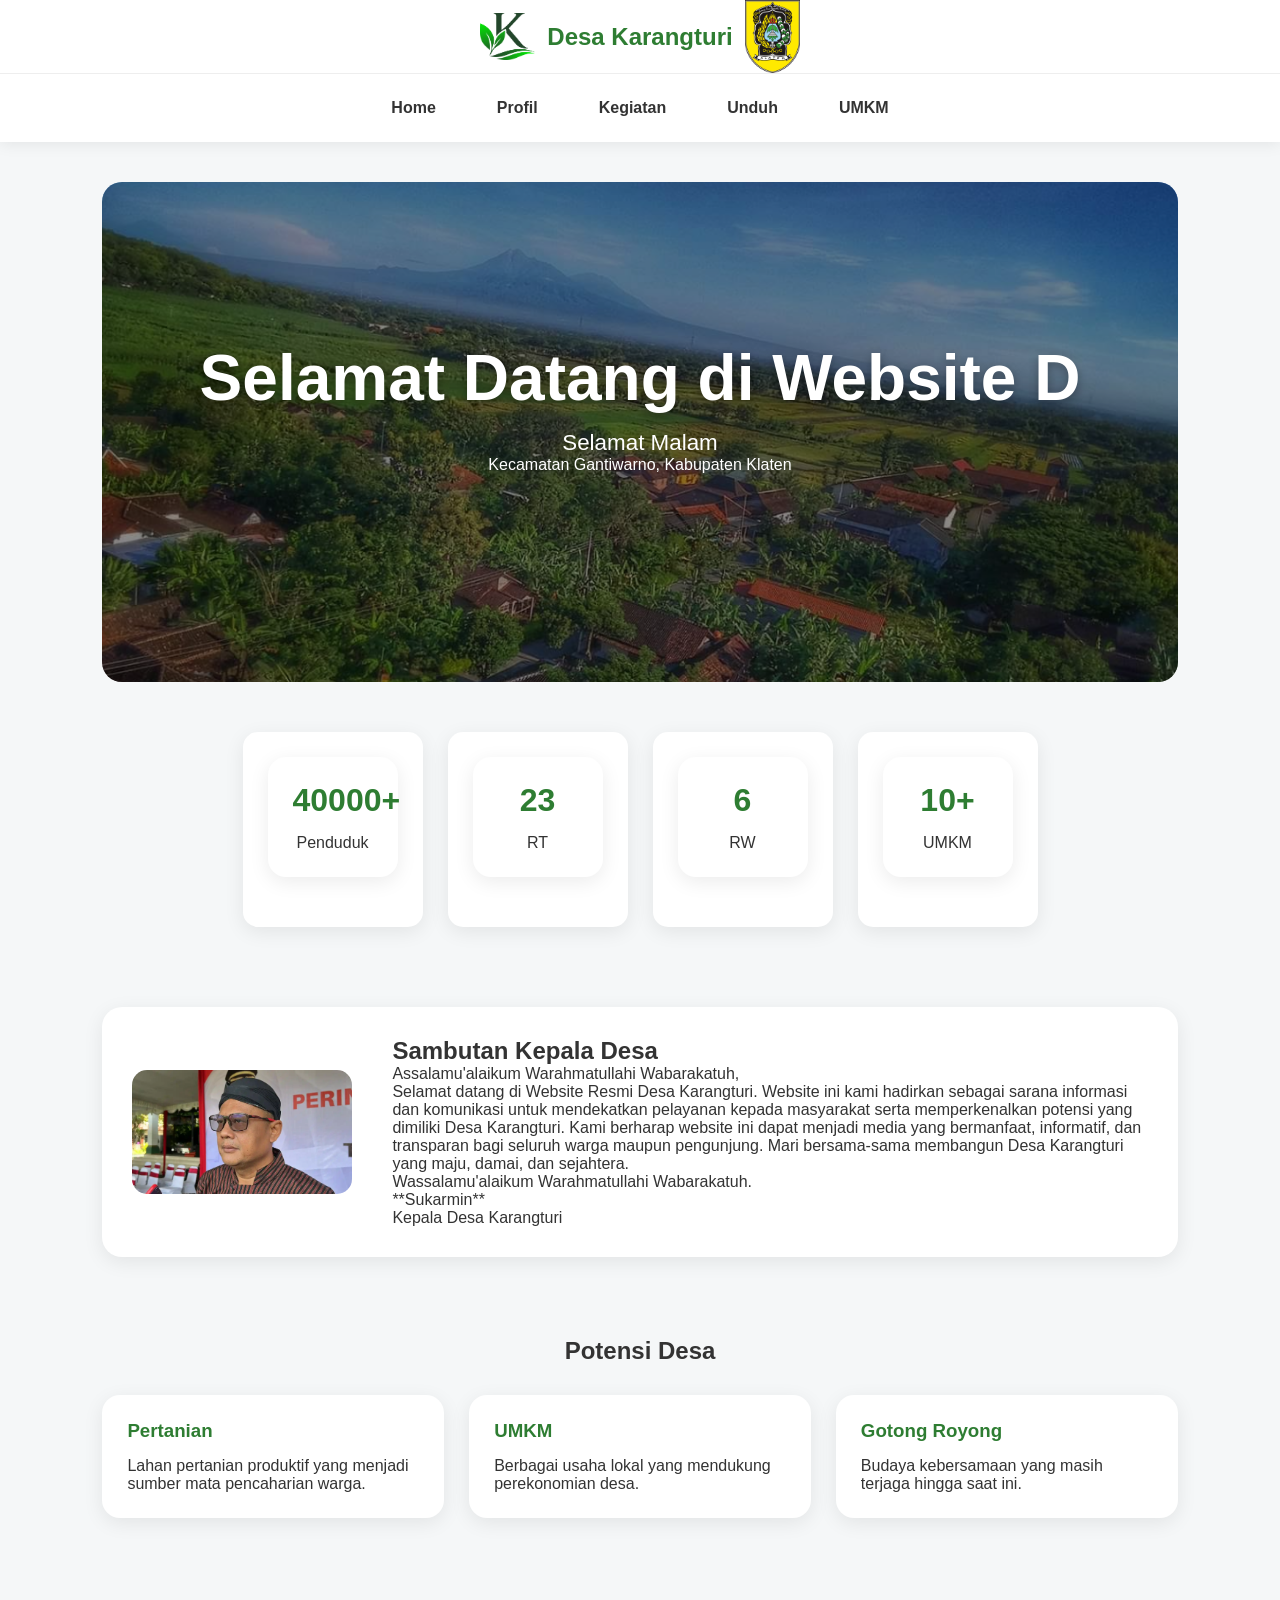
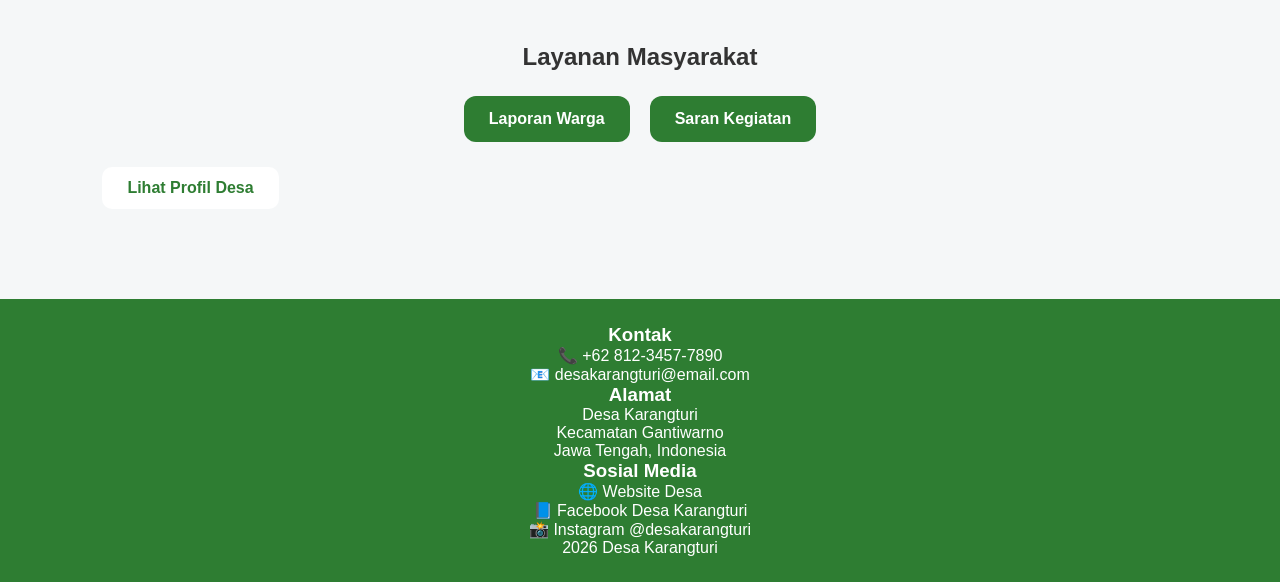
==== index.html @ 03e1feef "Update index.html" ====
<!DOCTYPE html>
<html lang="id">
<head>
    <meta charset="UTF-8">
    <meta name="viewport" content="width=device-width, initial-scale=1.0">
    <title>Desa Karangturi</title>
    <link rel="stylesheet" href="style.css">
</head>
<body class="dasar body">

    <header>
        <div class="logo-area">
            <img src="logo karangturi jadi.png">
            <h1>Desa Karangturi</h1>
            <img src="Logo kab klaten.png">
        </div>

        <nav>
            <a href="index.html">Home</a>
            <a href="profil.html">Profil</a>
            <a href="kegiatan.html">Kegiatan</a>
            <a href="unduh.html">Unduh</a>
            <a href="umkm.html">UMKM</a>
        </nav>
    </header>

    <main>

        <section class="hero">

    <div class="overlay">

        <div class="hero-text">
            <h1 id="welcome"></h1>
            <h3 id="salam"></h3>
            <p>Kecamatan Gantiwarno, Kabupaten Klaten</p>
        </div>
    </div>
        </section>
            
    <section class="statistik">
        
        <div class="stat-card">
            <div class="card">
                <h3>40000+</h3>
                <p>Penduduk</p>
            </div>
        </div>

        <div class="stat-card">
            <div class="card">
                <h3>23</h3>
                <p>RT</p>
            </div>
        </div>
        
        <div class="stat-card">
            <div class="card">
                <h3>6</h3>
                <p>RW</p>
            </div>
        </div>

        <div class="stat-card">
            <div class="card">
                <h3>10+</h3>
                <p>UMKM</p>
            </div>
        </div>

</section>

    <section class="sambutan">

    <img src="foto kepala desa.png"
         alt="Kepala Desa Karangturi">

    <div class="sambutan-text">

        <h2>Sambutan Kepala Desa</h2>

        <p>
            Assalamu'alaikum Warahmatullahi Wabarakatuh,<br />
            Selamat datang di Website Resmi Desa Karangturi. Website ini kami hadirkan sebagai sarana informasi dan komunikasi untuk mendekatkan pelayanan kepada masyarakat serta memperkenalkan potensi yang dimiliki Desa Karangturi.
            Kami berharap website ini dapat menjadi media yang bermanfaat, informatif, dan transparan bagi seluruh warga maupun pengunjung. Mari bersama-sama membangun Desa Karangturi yang maju, damai, dan sejahtera.<br />
            Wassalamu'alaikum Warahmatullahi Wabarakatuh.<br />
            **Sukarmin**<br />
            Kepala Desa Karangturi<br />

        </p>

    </div>

</section>

            <section class="potensi-home">

    <h2>Potensi Desa</h2>

    <div class="potensi-grid">

        <div class="card">
            <h3>Pertanian</h3>
            <p>
                Lahan pertanian produktif yang
                menjadi sumber mata pencaharian warga.
            </p>
        </div>

        <div class="card">
            <h3>UMKM</h3>
            <p>
                Berbagai usaha lokal yang
                mendukung perekonomian desa.
            </p>
        </div>

        <div class="card">
            <h3>Gotong Royong</h3>
            <p>
                Budaya kebersamaan yang masih
                terjaga hingga saat ini.
            </p>
        </div>

    </div>

</section>
            
        <section class="layanan">
            <h2>Layanan Masyarakat</h2>

            <div class="button-group">

                <a href="https://wa.me/6281234567890"
                   target="_blank"
                   class="wa-btn">
                    Laporan Warga
                </a>

                <a href="https://wa.me/6281234567890"
                   target="_blank"
                   class="wa-btn">
                    Saran Kegiatan
                </a>

            </div>
        </section>
            <a href="profil.html" class="hero-btn">
            Lihat Profil Desa
            </a>

    </main>

    <footer>
        <section class="foot">
            <div>
                <h3>Kontak</h3>
                <p>📞 +62 812-3457-7890</p>
                <p>📧 desakarangturi@email.com</p>
            </div>
            <div>
                <h3>Alamat</h3>
                <p>Desa Karangturi</p>
                <p>Kecamatan Gantiwarno</p>
                <p>Jawa Tengah, Indonesia</p>
            </div>
            <div>
                <h3>Sosial Media</h3>
                <p>🌐 Website Desa</p>
                <p>📘 Facebook Desa Karangturi</p>
                <p>📸 Instagram @desakarangturi</p>
            </div>
        </section>
        <p>  2026 Desa Karangturi</p>
    </footer>

    <script src="script.js"></script>
</body>
</html>
---- style.css ----
* {
    margin: 0;
    padding: 0;
    box-sizing: border-box;
    font-family: 'Segoe UI', sans-serif;
}
.layanan {
    text-align : center;
    margin-top : 100px;
}
.dasar-body{
    background-color: #3300CC;
}
body {
    background: #f5f7f8;
    color: #333;
}

/* ================= HEADER ================= */

header {
    background: white;
    box-shadow: 0 2px 15px rgba(0,0,0,0.08);
    position: sticky;
    top: 0;
    z-index: 1000;
}

.logo-area {
    display: flex;
    justify-content: center;
    align-items: center;
    gap: 12px;
    paddingy: 15px;
}

    .logo-area img {
        width: 55px;
    }

    .logo-area h1 {
        font-size: 1.5rem;
        color: #2E7D32;
    }

/* ================= NAVBAR ================= */

nav {
    display: flex;
    justify-content: center;
    align-items: center;
    gap: 25px;
    padding: 15px;
    border-top: 1px solid #eee;
}

    nav a {
        text-decoration: none;
        color: #333;
        font-weight: 600;
        padding: 10px 18px;
        border-radius: 8px;
        transition: 0.3s;
    }

        nav a:hover {
            background: #2E7D32;
            color: white;
        }

.active{
    background:#2E7D32;
    color:white;
}

/* ================= MAIN ================= */

main {
    padding: 40px 8%;
}

/* ================= HERO ================= */

.hero{
    height:500px;

    background-image:url("background foto.png");
    background-size:cover;
    background-position:center;

    border-radius:20px;
    overflow:hidden;
}

.overlay{
    width:100%;
    height:100%;

    background:rgba(0,0,0,0.45);

    display:flex;
    justify-content:center;
    align-items:center;
}

.hero-text{
    text-align:center;
    color: white;
    margin-bottom: 50px;
}

.hero-text h1{
    font-size:4rem;
    margin-bottom:15px;
    text-shadow:0 3px 10px rgba(0,0,0,0.3);
}

.hero-text h3{
    font-size:1.4rem;
    font-weight:400;
}

/* ================= HERO BTN TO PROFIL ================= */
.hero-btn{
    display:inline-block;
    margin-top:25px;
    background:white;
    color:#2E7D32;
    padding:12px 25px;
    border-radius:10px;
    text-decoration:none;
    font-weight:bold;
}

/* ================= STATISTIK DESA ================= */
.statistik{
    display:flex;
    justify-content:center;
    gap:25px;
    flex-wrap:wrap;
    margin-top:50px;
}

.stat-card{
    background:white;
    padding:25px;
    width:180px;
    text-align:center;
    border-radius:15px;
    box-shadow:0 5px 20px rgba(0,0,0,0.08);
}

.stat-card h3{
    color:#2E7D32;
    font-size:2rem;
}

/* ================= SAMBUTAN KEPDES ================= */
.sambutan{
    display:flex;
    align-items:center;
    gap:40px;
    margin-top:80px;
    background:white;
    padding:30px;
    border-radius:20px;
    box-shadow:0 5px 20px rgba(0,0,0,0.08);
}

.sambutan img{
    width:220px;
    border-radius:15px;
}

/* ================= POTENSI HOME ================= */
.potensi-home{
    margin-top:80px;
}

.potensi-home h2{
    text-align:center;
    margin-bottom:30px;
}

.potensi-grid{
    display:grid;
    grid-template-columns:repeat(auto-fit,minmax(250px,1fr));
    gap:25px;
}

/* ================= TITLE ================= */

.page-title {
    text-align: center;
    margin-bottom: 35px;
    color: #2E7D32;
    font-size: 2rem;
}

/* ================= CARD ================= */

.card {
    background: white;
    border-radius: 18px;
    padding: 25px;
    margin-bottom: 25px;
    box-shadow: 0 5px 20px rgba(0,0,0,0.08);
    transition: 0.3s;
}

    .card:hover {
        transform: translateY(-6px);
    }

    .card h3 {
        color: #2E7D32;
        margin-bottom: 15px;
    }

    .card img {
        width: 100%;
        border-radius: 12px;
    }

/* ================= BUTTON ================= */

.button-group {
    display: flex;
    justify-content: center;
    gap: 20px;
    margin-top: 25px;
    flex-wrap: wrap;
}

.button-poster {
    display : flex;
    justify-content : center;
    margin-bottom : 15px;
}

.wa-btn,
.download-btn {
    text-decoration: none;
    color: white;
    background: #2E7D32;
    padding: 14px 25px;
    border-radius: 12px;
    font-weight: 600;
    transition: 0.3s;
    display: inline-block;
}

    .wa-btn:hover,
    .download-btn:hover {
        background: #1B5E20;
        transform: translateY(-3px);
    }

/* ================= POSTER ================= */

.poster-section {
    display : block;
    text-align: center;
    margin-bottom: 10px;
}

.poster {
    width: 100%;
    max-width: 650px;
    border-radius: 20px;
    box-shadow: 0 5px 25px rgba(0,0,0,0.15);
}

/* ================= PENGUMUMAN ================= */

.pengumuman {
    text-align: center;
    background: white;
    padding: 35px;
    border-radius: 18px;
    margin-bottom: 40px;
    box-shadow: 0 5px 20px rgba(0,0,0,0.08);
}

    .pengumuman h3 {
        margin-bottom: 20px;
        color: #2E7D32;
    }

/* ================= GALERI ================= */

.galeri {
    display: grid;
    grid-template-columns: repeat(auto-fit,minmax(250px,1fr));
    gap: 25px;
}

/* ================= UMKM ================= */

.umkm-container {
    display: grid;
    grid-template-columns: repeat(auto-fit,minmax(300px,1fr));
    gap: 25px;
}

.umkm-card {
    text-align: center;
}

    .umkm-card img {
        height: 250px;
        object-fit: cover;
    }

/* ================= PROFIL ================= */

.potensi-img {
    margin: 15px 0;
    border-radius: 15px;
}

/* ================= FOOTER ================= */

footer {
    background: #2E7D32;
    color: white;
    text-align: center;
    padding: 25px;
    margin-top: 50px;
}

/* ================= AREA UNDUHAN ================= */
.unduh-area {
    display: grid;
    grid-template-columns: repeat(auto-fit,minmax(300px,1fr));
    gap: 25px;
}
.area-unduhan{
    
}
/* ================= RESPONSIVE ================= */

@media(max-width:768px) {

    nav {
        flex-wrap: wrap;
        gap: 10px;
    }

    .hero img {
        height: 250px;
    }

    .hero-text h2 {
        font-size: 1.5rem;
    }

    main {
        padding: 30px 5%;
    }
}
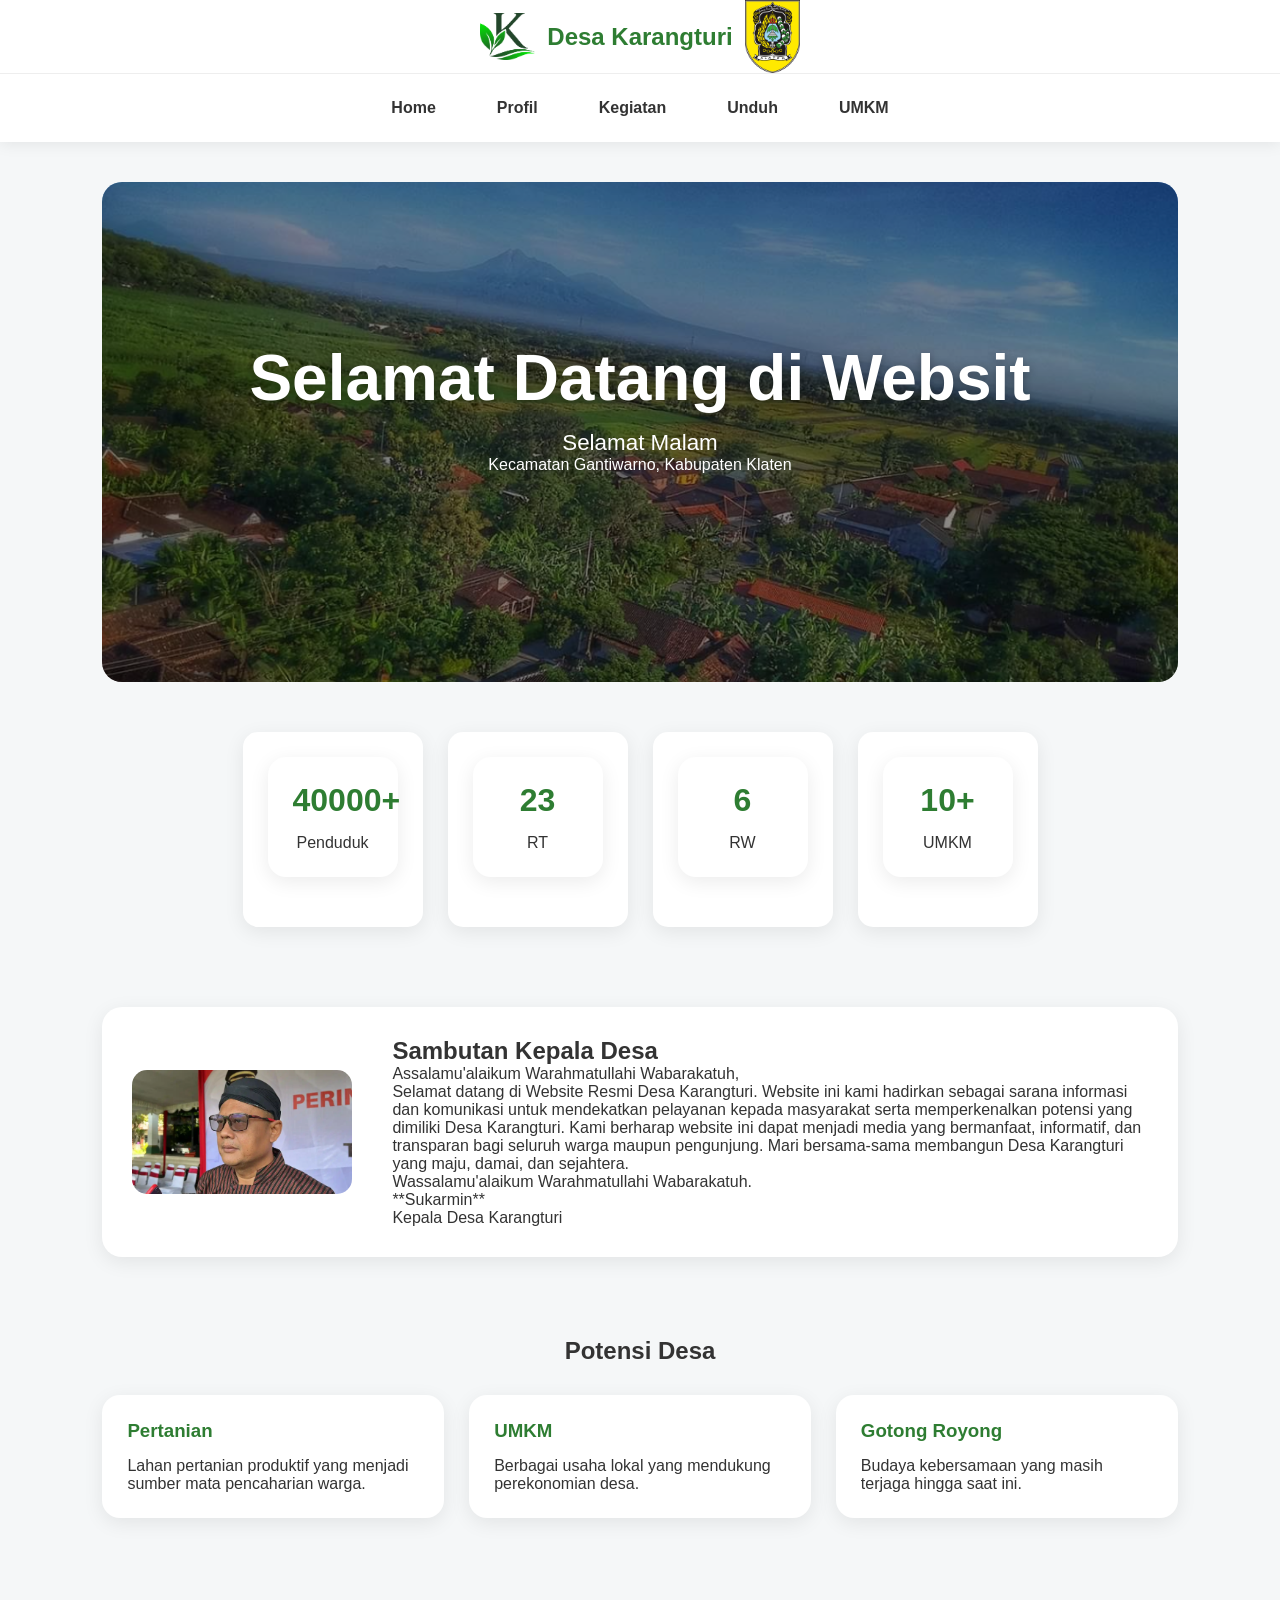
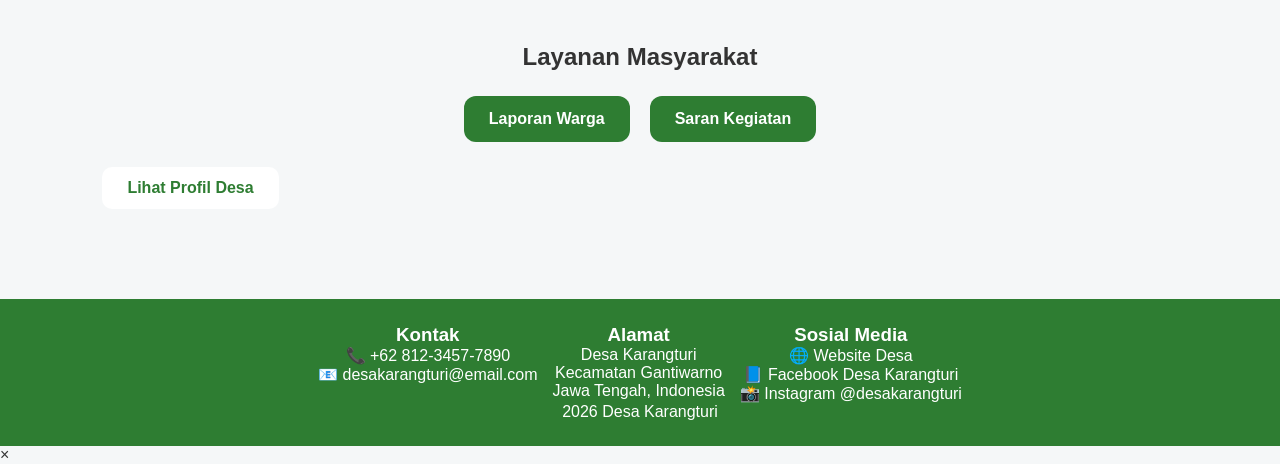
==== commit 713599c1: "Update index.html" ====
--- a/index.html
+++ b/index.html
@@ -176,5 +176,12 @@
     </footer>
 
     <script src="script.js"></script>
+    <div id="popup" class="popup">
+
+    <span class="close">&times;</span>
+
+    <img id="popup-img">
+
+</div>
 </body>
 </html>
--- a/style.css
+++ b/style.css
@@ -328,7 +328,11 @@
     padding: 25px;
     margin-top: 50px;
 }
-
+.foot{
+    display: flex;
+    justify-content: center;
+    gap: 15px;
+}
 /* ================= AREA UNDUHAN ================= */
 .unduh-area {
     display: grid;
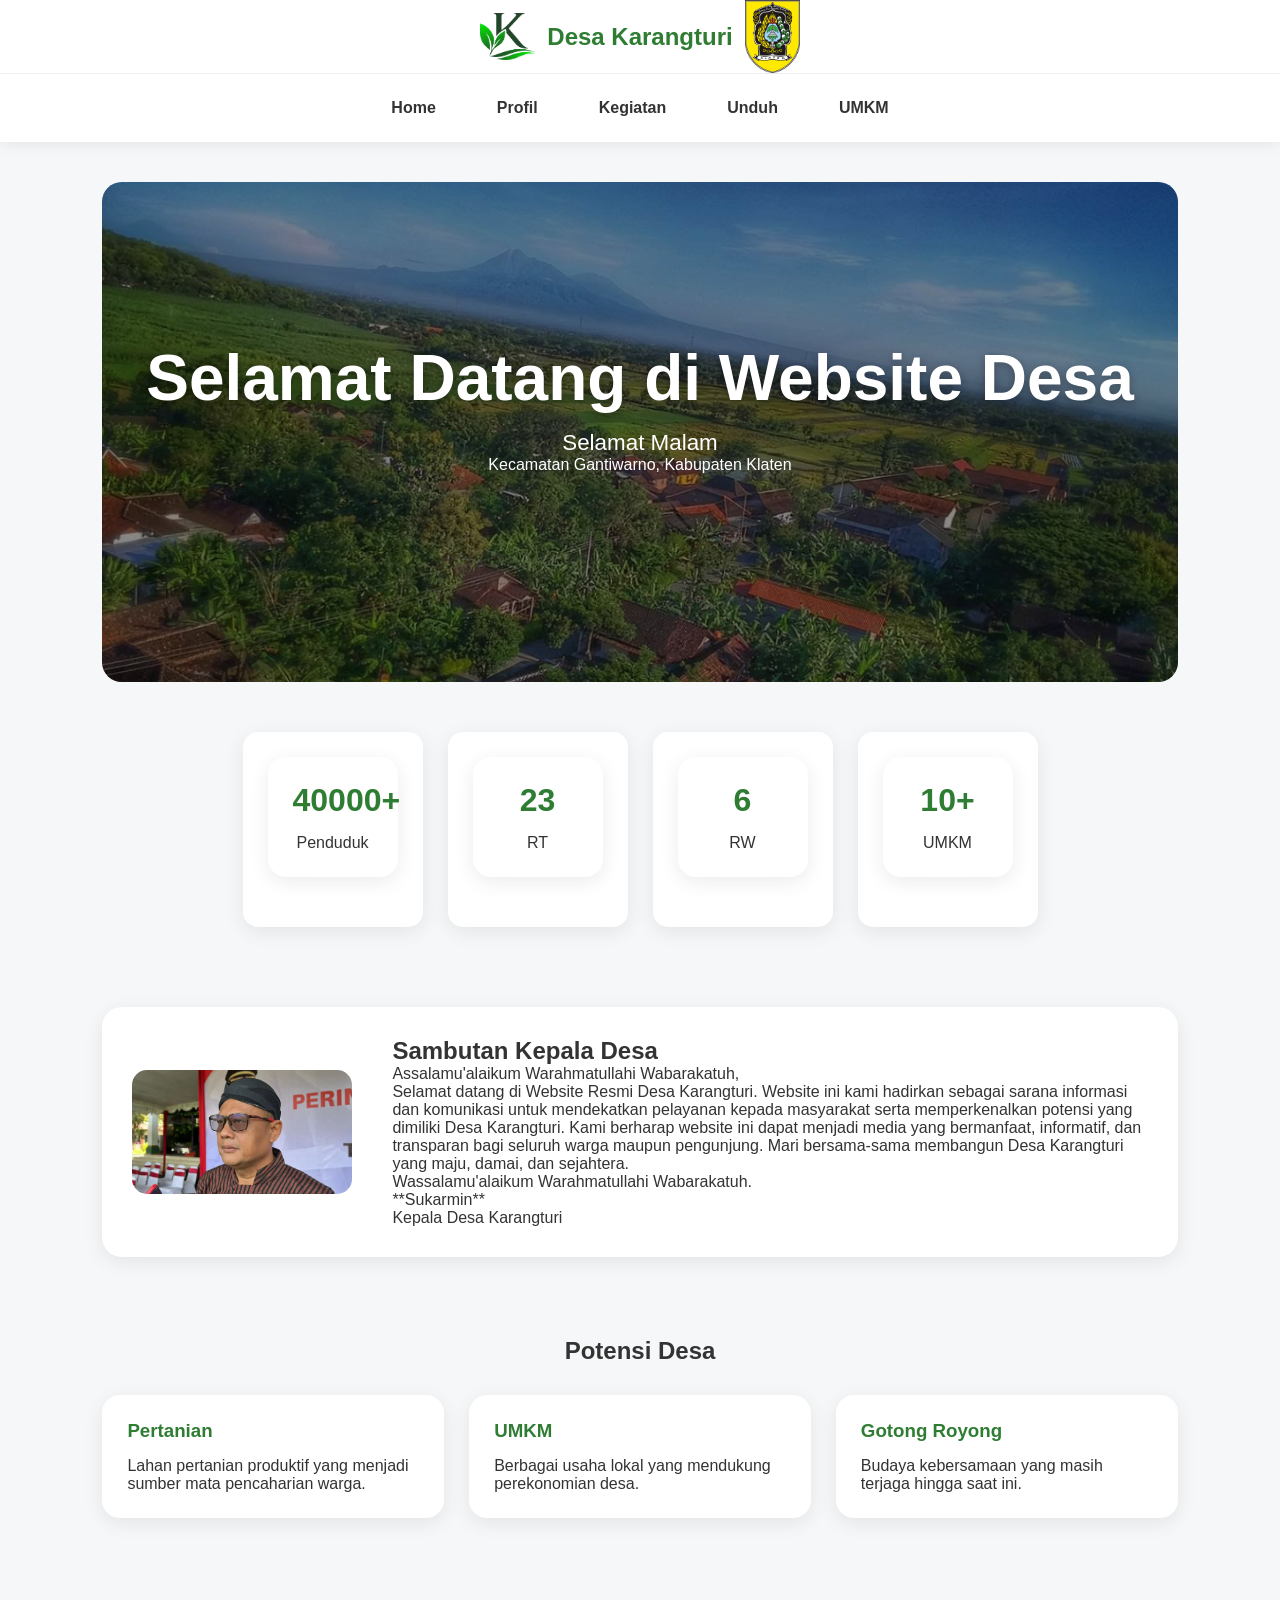
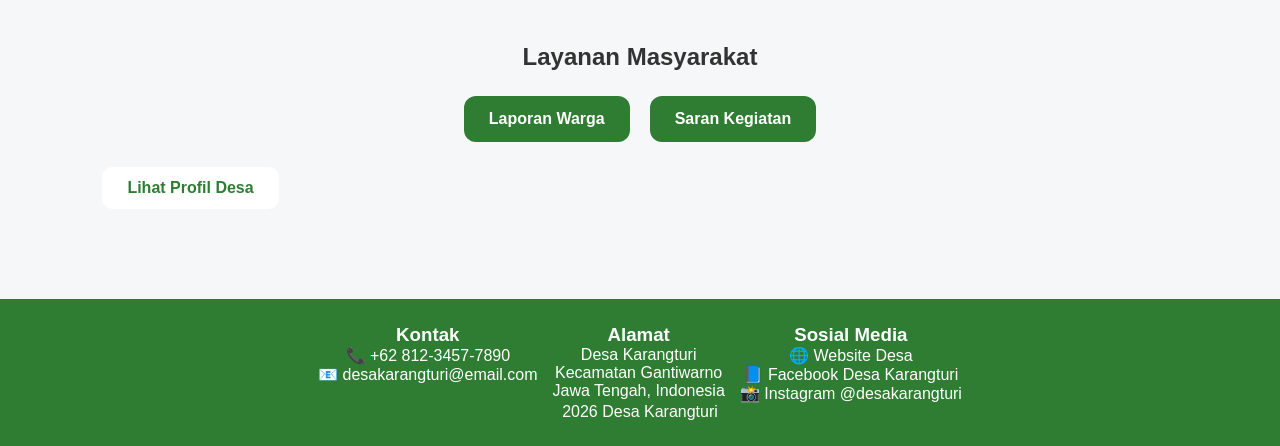
==== commit d8ba7f4a: "Update index.html" ====
--- a/index.html
+++ b/index.html
@@ -175,7 +175,6 @@
         <p>  2026 Desa Karangturi</p>
     </footer>
 
-    <script src="script.js"></script>
     <div id="popup" class="popup">
 
     <span class="close">&times;</span>
@@ -183,5 +182,9 @@
     <img id="popup-img">
 
 </div>
+
+    
+    <script src="script.js"></script>
+    
 </body>
 </html>
--- a/style.css
+++ b/style.css
@@ -363,3 +363,42 @@
         padding: 30px 5%;
     }
 }
+
+/* ================= POPUP ================= */
+
+.popup{
+    display:none;
+
+    position:fixed;
+    top:0;
+    left:0;
+
+    width:100%;
+    height:100%;
+
+    background:rgba(0,0,0,0.9);
+
+    justify-content:center;
+    align-items:center;
+
+    z-index:9999;
+}
+
+.popup img{
+    max-width:90%;
+    max-height:90%;
+
+    border-radius:15px;
+}
+
+.close{
+    position:absolute;
+
+    top:20px;
+    right:30px;
+
+    color:white;
+    font-size:40px;
+
+    cursor:pointer;
+}
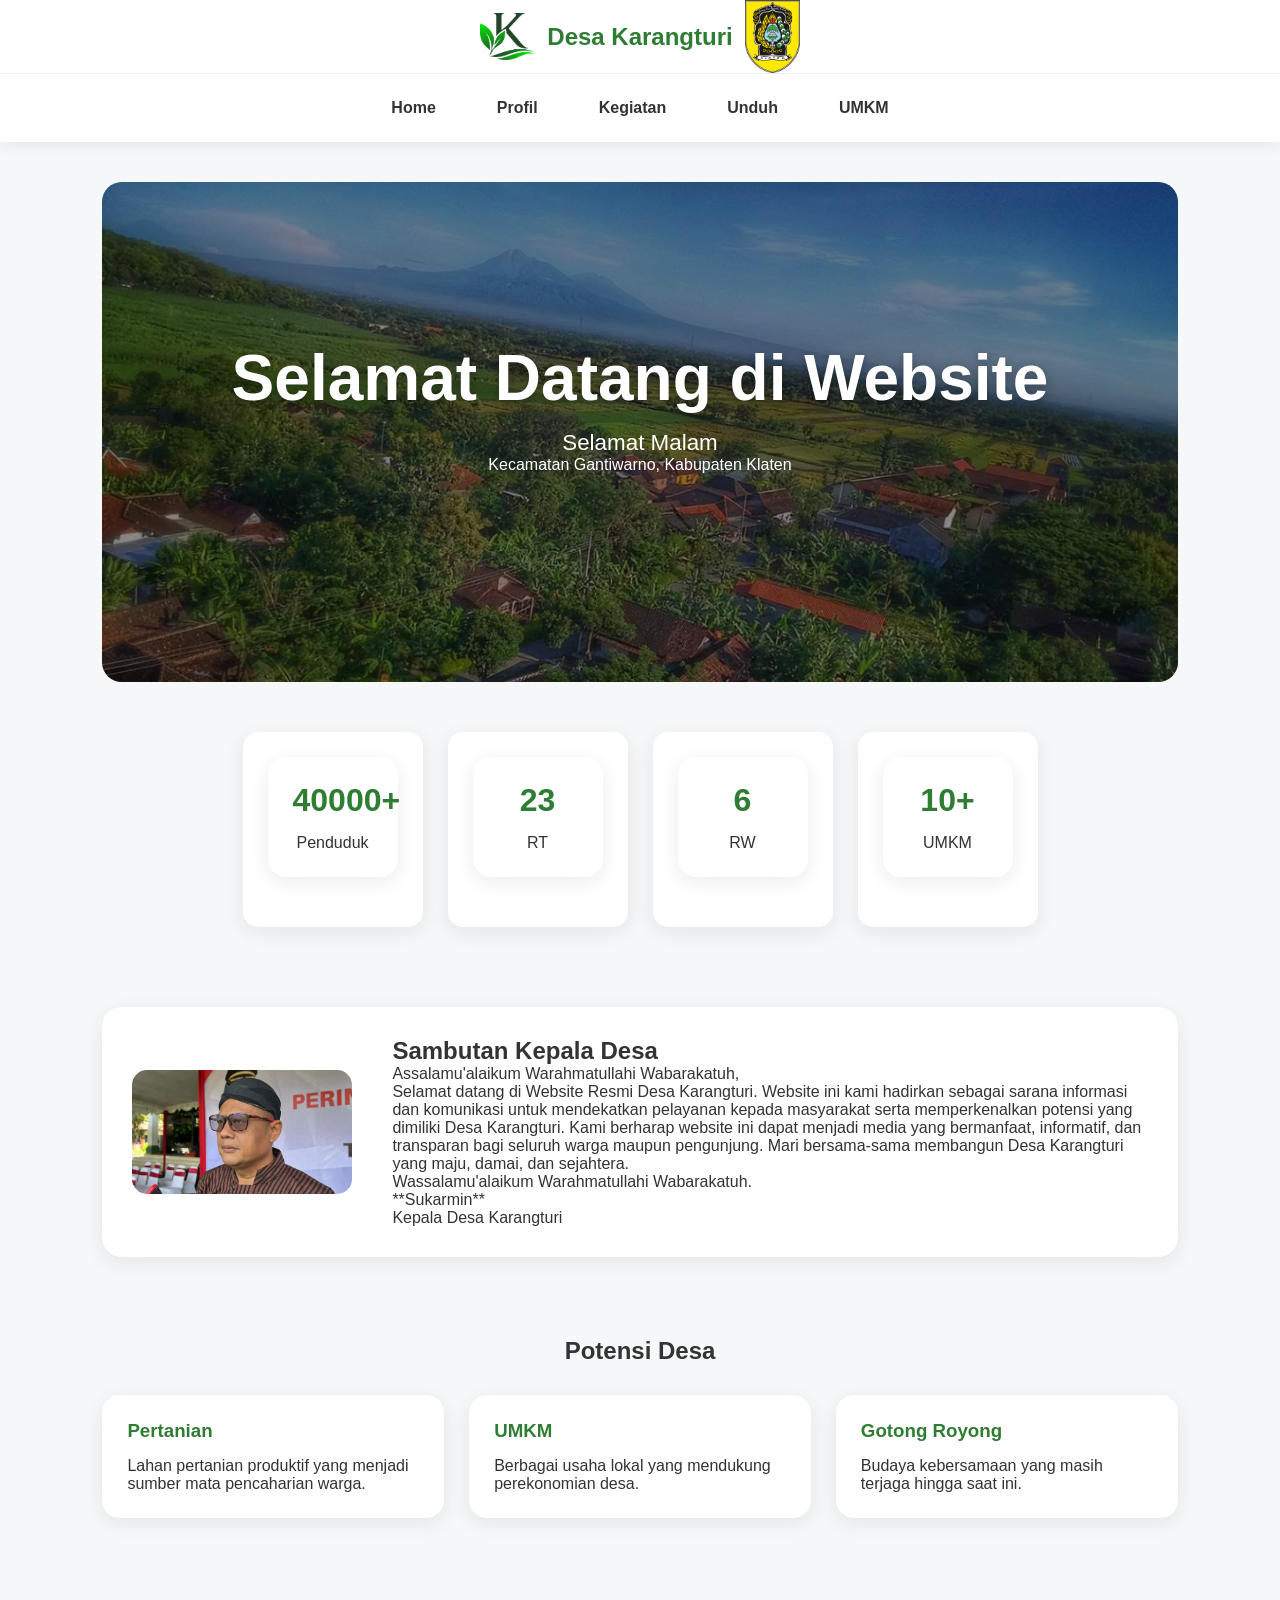
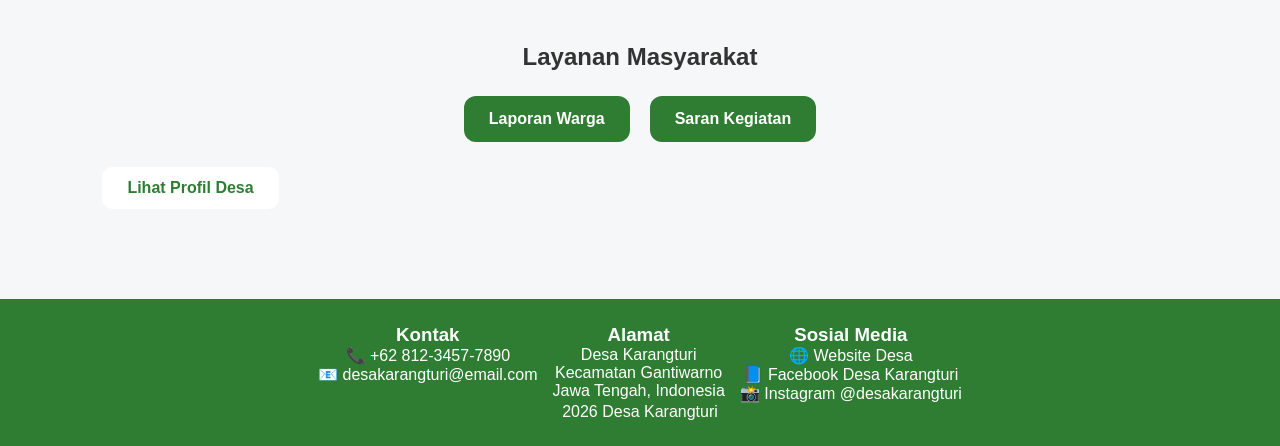
==== commit 19d769f4: "Fix HTML encoding issues in index.html" ====
--- a/index.html
+++ b/index.html
@@ -7,6 +7,7 @@
     <link rel="stylesheet" href="style.css">
 </head>
 <body class="dasar body">
+    
 
     <header>
         <div class="logo-area">
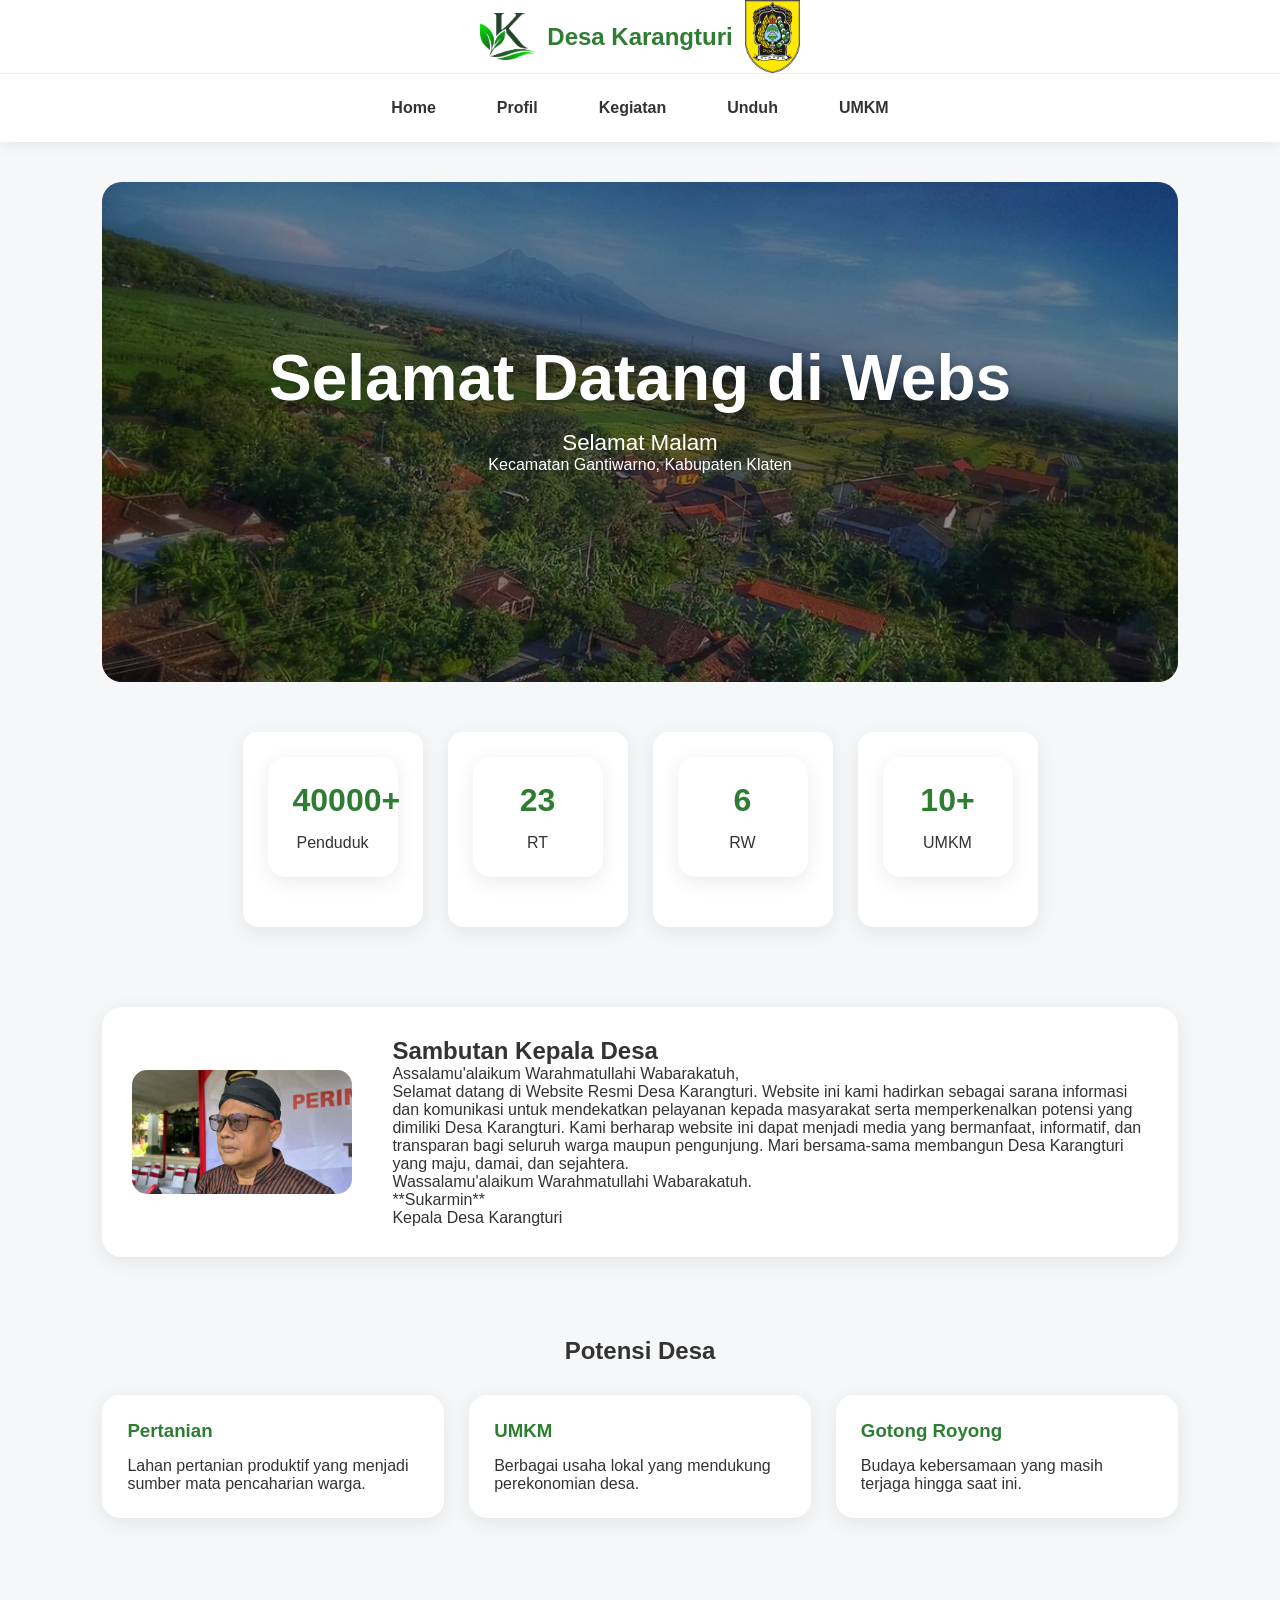
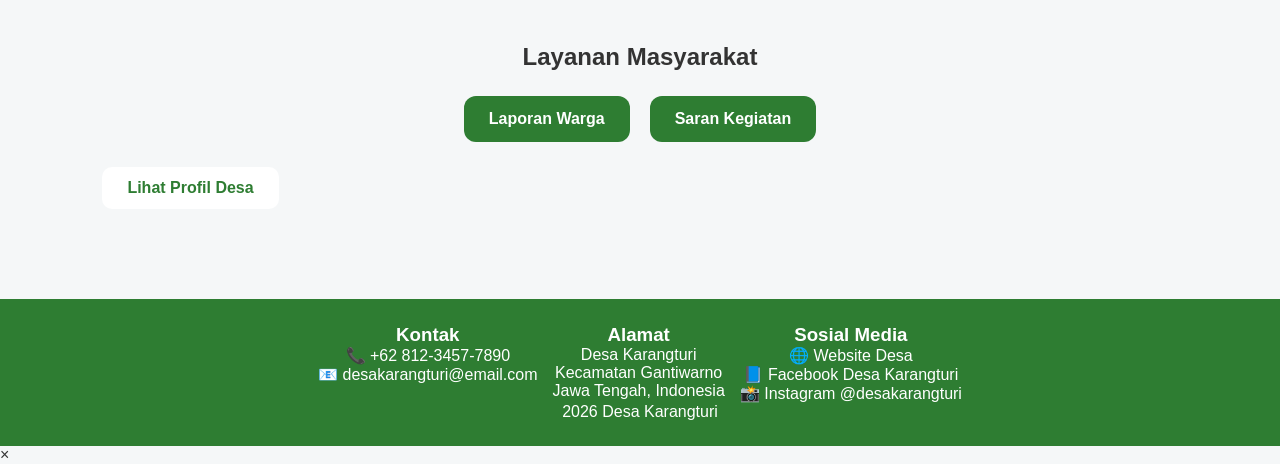
==== commit d48e69c5: "Update index.html" ====
--- a/index.html
+++ b/index.html
@@ -184,6 +184,22 @@
 
 </div>
 
+    <div id="card-popup" class="card-popup">
+
+    <div class="popup-content">
+
+        <span class="close-popup">&times;</span>
+
+        <img id="popup-image">
+
+        <h2 id="popup-title"></h2>
+
+        <p id="popup-description"></p>
+
+    </div>
+
+</div>
+
     
     <script src="script.js"></script>
     
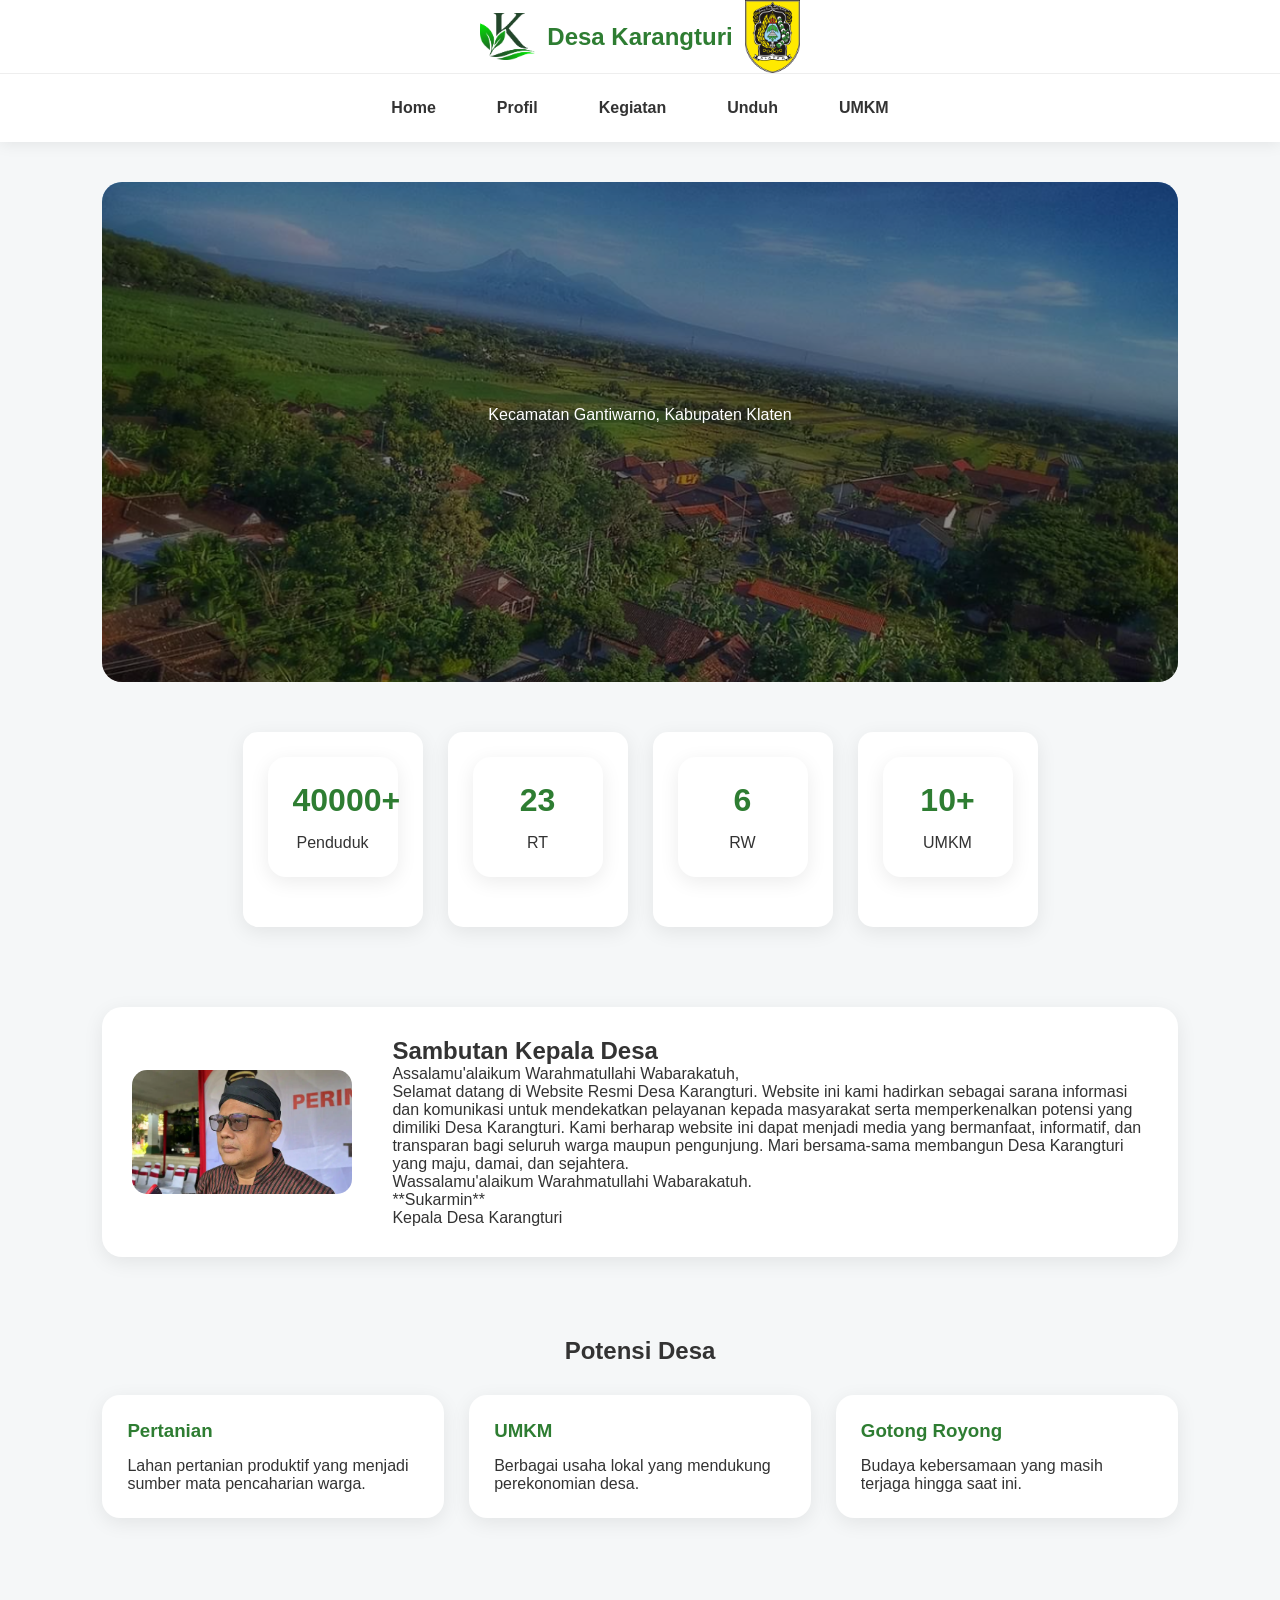
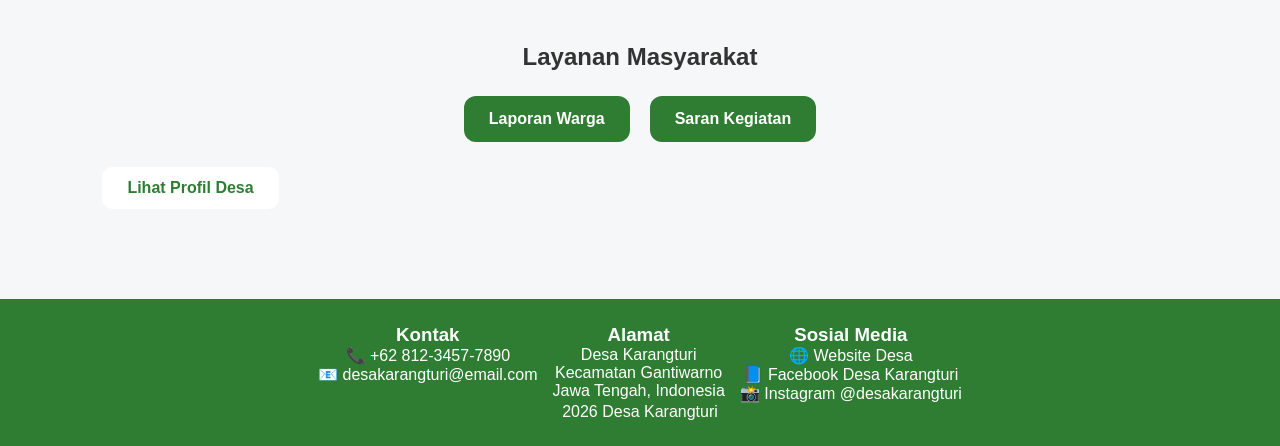
==== commit d4aaf249: "Update index.html" ====
--- a/index.html
+++ b/index.html
@@ -178,27 +178,11 @@
 
     <div id="popup" class="popup">
 
-    <span class="close">&times;</span>
+        <span class="close">&times;</span>
 
-    <img id="popup-img">
-
-</div>
-
-    <div id="card-popup" class="card-popup">
-
-    <div class="popup-content">
-
-        <span class="close-popup">&times;</span>
-
-        <img id="popup-image">
-
-        <h2 id="popup-title"></h2>
-
-        <p id="popup-description"></p>
+        <img id="popup-img">
 
     </div>
-
-</div>
 
     
     <script src="script.js"></script>
--- a/style.css
+++ b/style.css
@@ -402,3 +402,64 @@
 
     cursor:pointer;
 }
+
+.card-popup{
+
+    display:none;
+
+    position:fixed;
+
+    top:0;
+    left:0;
+
+    width:100%;
+    height:100%;
+
+    background:rgba(0,0,0,0.8);
+
+    justify-content:center;
+    align-items:center;
+
+    z-index:9999;
+}
+
+.popup-content{
+
+    background:white;
+
+    width:90%;
+    max-width:700px;
+
+    padding:25px;
+
+    border-radius:20px;
+
+    position:relative;
+
+    text-align:center;
+}
+
+.popup-content img{
+
+    width:100%;
+
+    max-height:400px;
+
+    object-fit:cover;
+
+    border-radius:12px;
+
+    margin-bottom:20px;
+}
+
+.close-popup{
+
+    position:absolute;
+
+    top:15px;
+    right:20px;
+
+    font-size:35px;
+
+    cursor:pointer;
+}
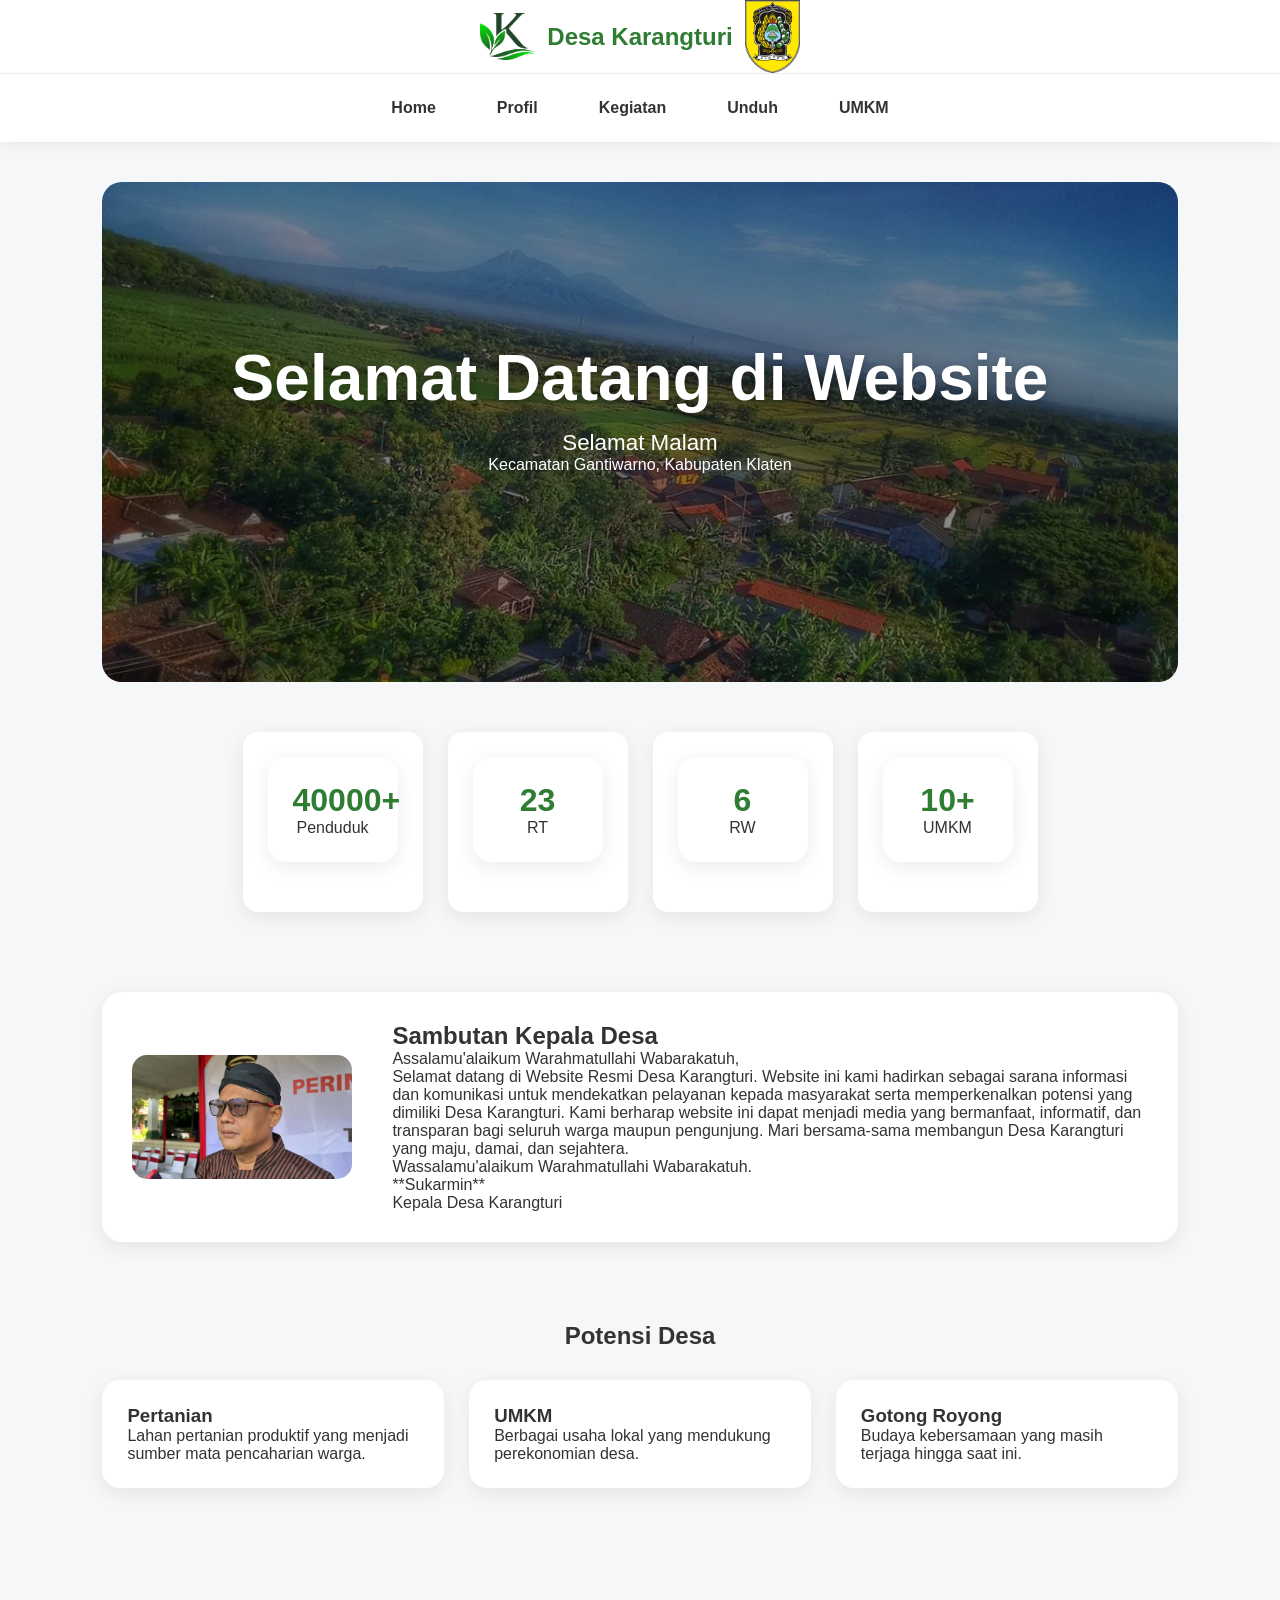
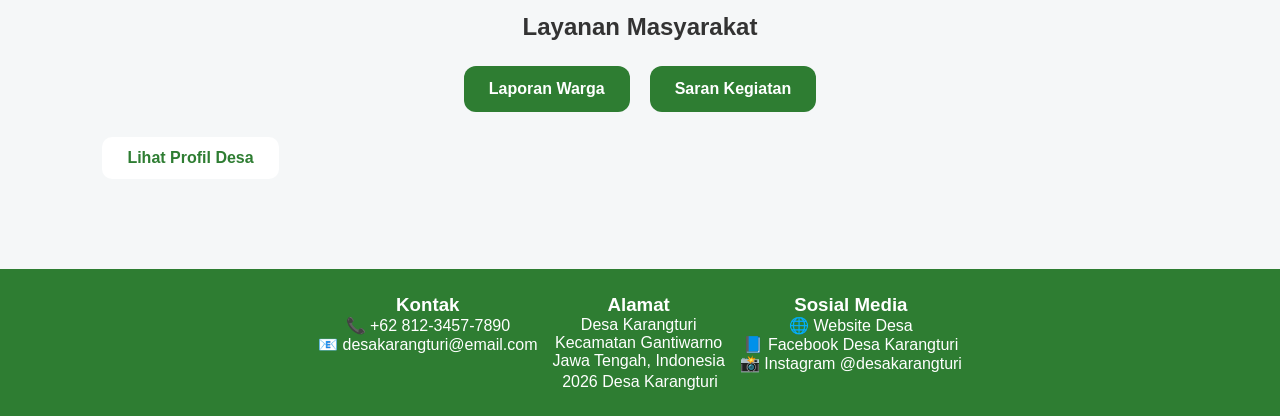
==== commit 906e0e5a: "Update index.html" ====
--- a/index.html
+++ b/index.html
@@ -42,28 +42,28 @@
     <section class="statistik">
         
         <div class="stat-card">
-            <div class="card">
+            <div class="card-lol">
                 <h3>40000+</h3>
                 <p>Penduduk</p>
             </div>
         </div>
 
         <div class="stat-card">
-            <div class="card">
+            <div class="card-lol">
                 <h3>23</h3>
                 <p>RT</p>
             </div>
         </div>
         
         <div class="stat-card">
-            <div class="card">
+            <div class="card-lol">
                 <h3>6</h3>
                 <p>RW</p>
             </div>
         </div>
 
         <div class="stat-card">
-            <div class="card">
+            <div class="card-lol">
                 <h3>10+</h3>
                 <p>UMKM</p>
             </div>
@@ -100,7 +100,7 @@
 
     <div class="potensi-grid">
 
-        <div class="card">
+        <div class="card-lol">
             <h3>Pertanian</h3>
             <p>
                 Lahan pertanian produktif yang
@@ -108,7 +108,7 @@
             </p>
         </div>
 
-        <div class="card">
+        <div class="card-lol">
             <h3>UMKM</h3>
             <p>
                 Berbagai usaha lokal yang
@@ -116,7 +116,7 @@
             </p>
         </div>
 
-        <div class="card">
+        <div class="card-lol">
             <h3>Gotong Royong</h3>
             <p>
                 Budaya kebersamaan yang masih
--- a/style.css
+++ b/style.css
@@ -14,6 +14,10 @@
 body {
     background: #f5f7f8;
     color: #333;
+}
+
+.dasar-kegiatan{
+    display: flex;
 }
 
 /* ================= HEADER ================= */
@@ -199,6 +203,13 @@
 
 /* ================= CARD ================= */
 
+.card-lol{
+    background: white;
+    border-radius: 18px;
+    padding: 25px;
+    margin-bottom: 25px;
+    box-shadow: 0 5px 20px rgba(0,0,0,0.08);
+}
 .card {
     background: white;
     border-radius: 18px;
@@ -402,64 +413,3 @@
 
     cursor:pointer;
 }
-
-.card-popup{
-
-    display:none;
-
-    position:fixed;
-
-    top:0;
-    left:0;
-
-    width:100%;
-    height:100%;
-
-    background:rgba(0,0,0,0.8);
-
-    justify-content:center;
-    align-items:center;
-
-    z-index:9999;
-}
-
-.popup-content{
-
-    background:white;
-
-    width:90%;
-    max-width:700px;
-
-    padding:25px;
-
-    border-radius:20px;
-
-    position:relative;
-
-    text-align:center;
-}
-
-.popup-content img{
-
-    width:100%;
-
-    max-height:400px;
-
-    object-fit:cover;
-
-    border-radius:12px;
-
-    margin-bottom:20px;
-}
-
-.close-popup{
-
-    position:absolute;
-
-    top:15px;
-    right:20px;
-
-    font-size:35px;
-
-    cursor:pointer;
-}
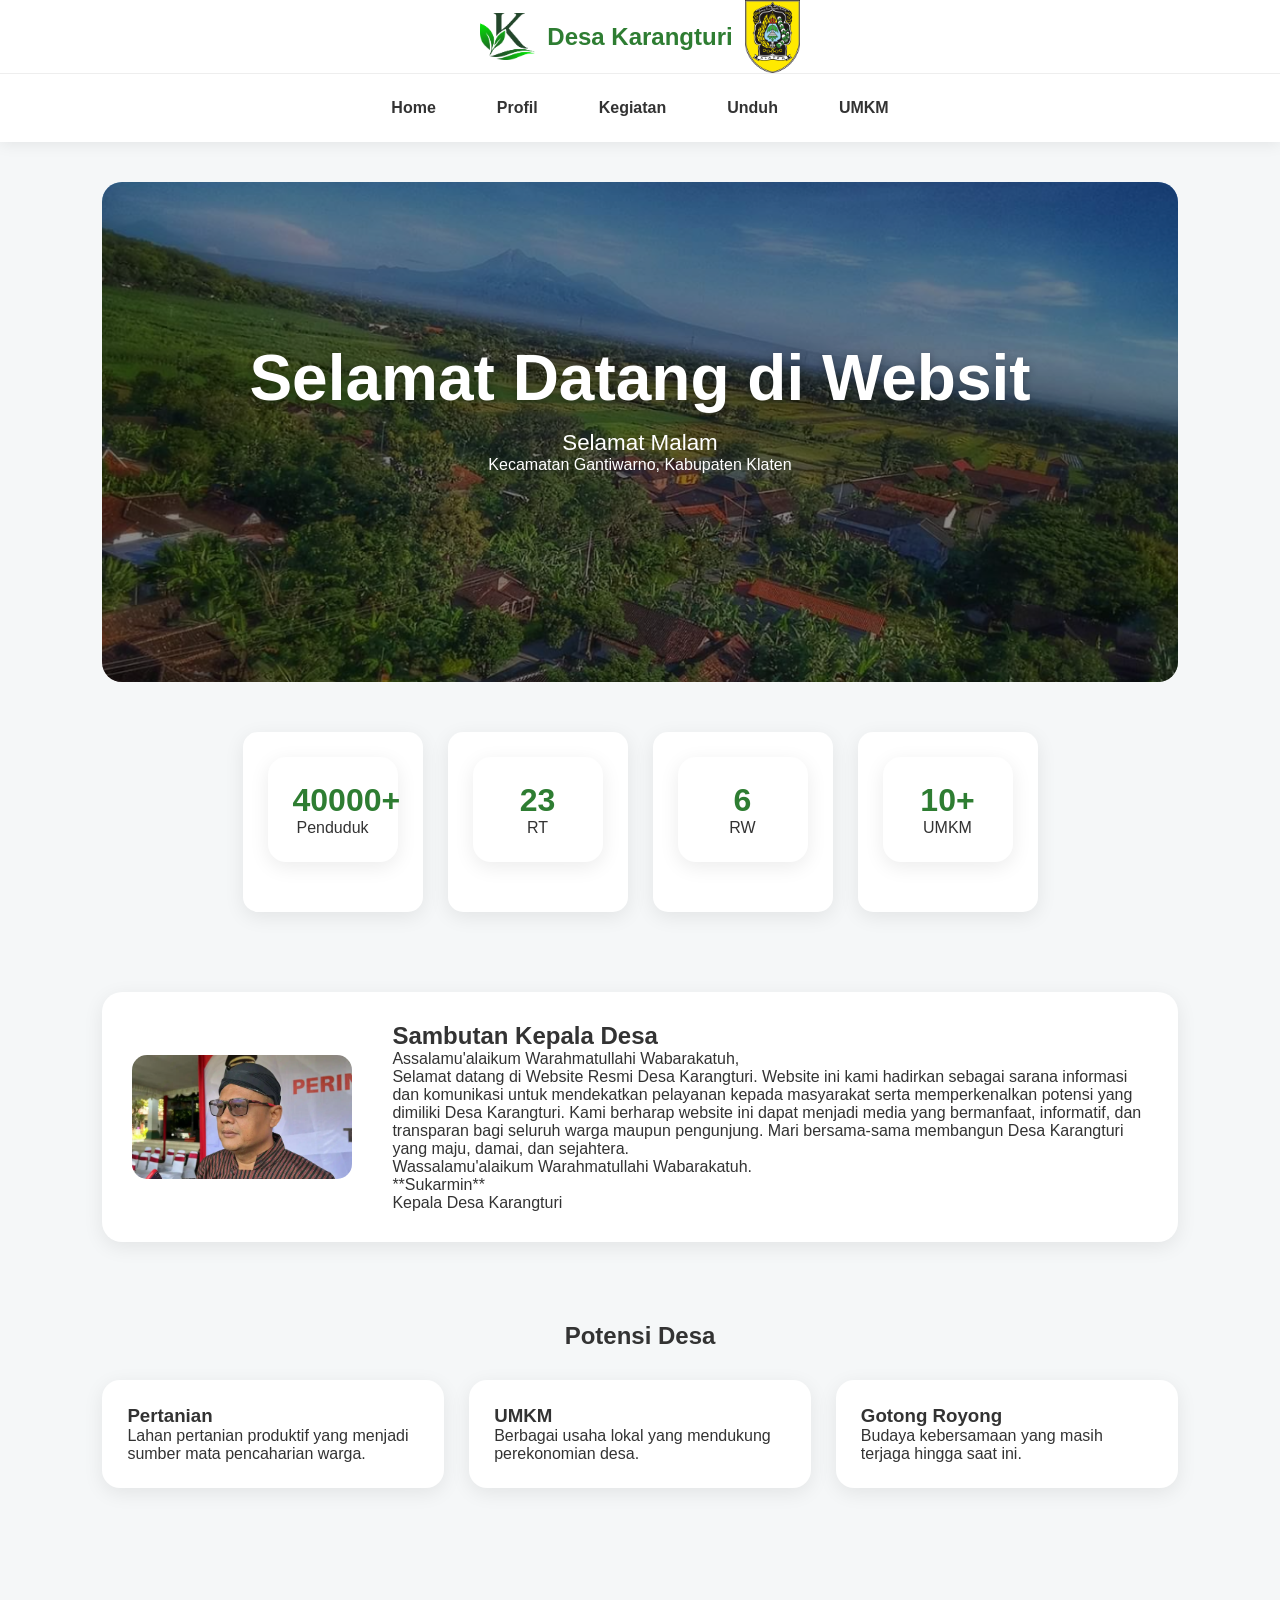
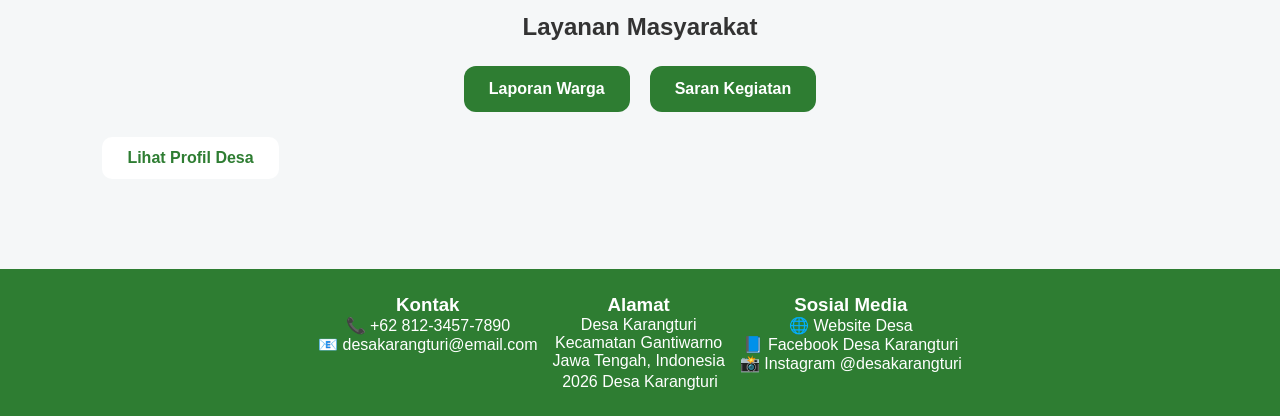
==== commit 265757fc: "Update index.html" ====
--- a/index.html
+++ b/index.html
@@ -3,6 +3,7 @@
 <head>
     <meta charset="UTF-8">
     <meta name="viewport" content="width=device-width, initial-scale=1.0">
+    <link rel="icon" href="logo karangturi jadi.png">
     <title>Desa Karangturi</title>
     <link rel="stylesheet" href="style.css">
 </head>
--- a/style.css
+++ b/style.css
@@ -301,9 +301,10 @@
 /* ================= GALERI ================= */
 
 .galeri {
-    display: grid;
-    grid-template-columns: repeat(auto-fit,minmax(250px,1fr));
-    gap: 25px;
+    display:grid;
+    grid-template-columns:repeat(auto-fit,minmax(250px,1fr));
+    gap:25px;
+    align-items:stretch;
 }
 
 /* ================= UMKM ================= */
@@ -350,8 +351,12 @@
     grid-template-columns: repeat(auto-fit,minmax(300px,1fr));
     gap: 25px;
 }
-.area-unduhan{
-    
+.area-unduhan-lol{
+    display: flex;
+    justify-content:center;
+    gap:25px;
+    flex-wrap:wrap;
+    margin-top:50px;
 }
 /* ================= RESPONSIVE ================= */
 
@@ -413,3 +418,90 @@
 
     cursor:pointer;
 }
+
+
+/* ================= SEJARAH ================= */
+
+.sejarah-card h3{
+    color:#2E7D32;
+    margin-bottom:20px;
+}
+
+.timeline{
+    margin-top:25px;
+    border-left:4px solid #2E7D32;
+    padding-left:20px;
+}
+
+.timeline-item{
+    margin-bottom:25px;
+    position:relative;
+}
+
+.timeline-item::before{
+    content:"";
+    width:14px;
+    height:14px;
+
+    background:#2E7D32;
+
+    border-radius:50%;
+
+    position:absolute;
+    left:-29px;
+    top:5px;
+}
+
+.tahun{
+    background:#2E7D32;
+    color:white;
+
+    padding:5px 12px;
+
+    border-radius:20px;
+
+    font-weight:bold;
+
+    display:inline-block;
+
+    margin-bottom:10px;
+}
+
+/* ================= VISI MISI ================= */
+
+.visi-box{
+
+    background:#E8F5E9;
+
+    border-left:6px solid #2E7D32;
+
+    padding:20px;
+
+    border-radius:12px;
+
+    font-size:1.2rem;
+
+    font-weight:600;
+
+    margin-bottom:30px;
+}
+
+.misi-list{
+
+    list-style:none;
+
+    padding-left:0;
+}
+
+.misi-list li{
+
+    background:#f8f9fa;
+
+    margin-bottom:12px;
+
+    padding:15px;
+
+    border-radius:10px;
+
+    border-left:4px solid #2E7D32;
+}
